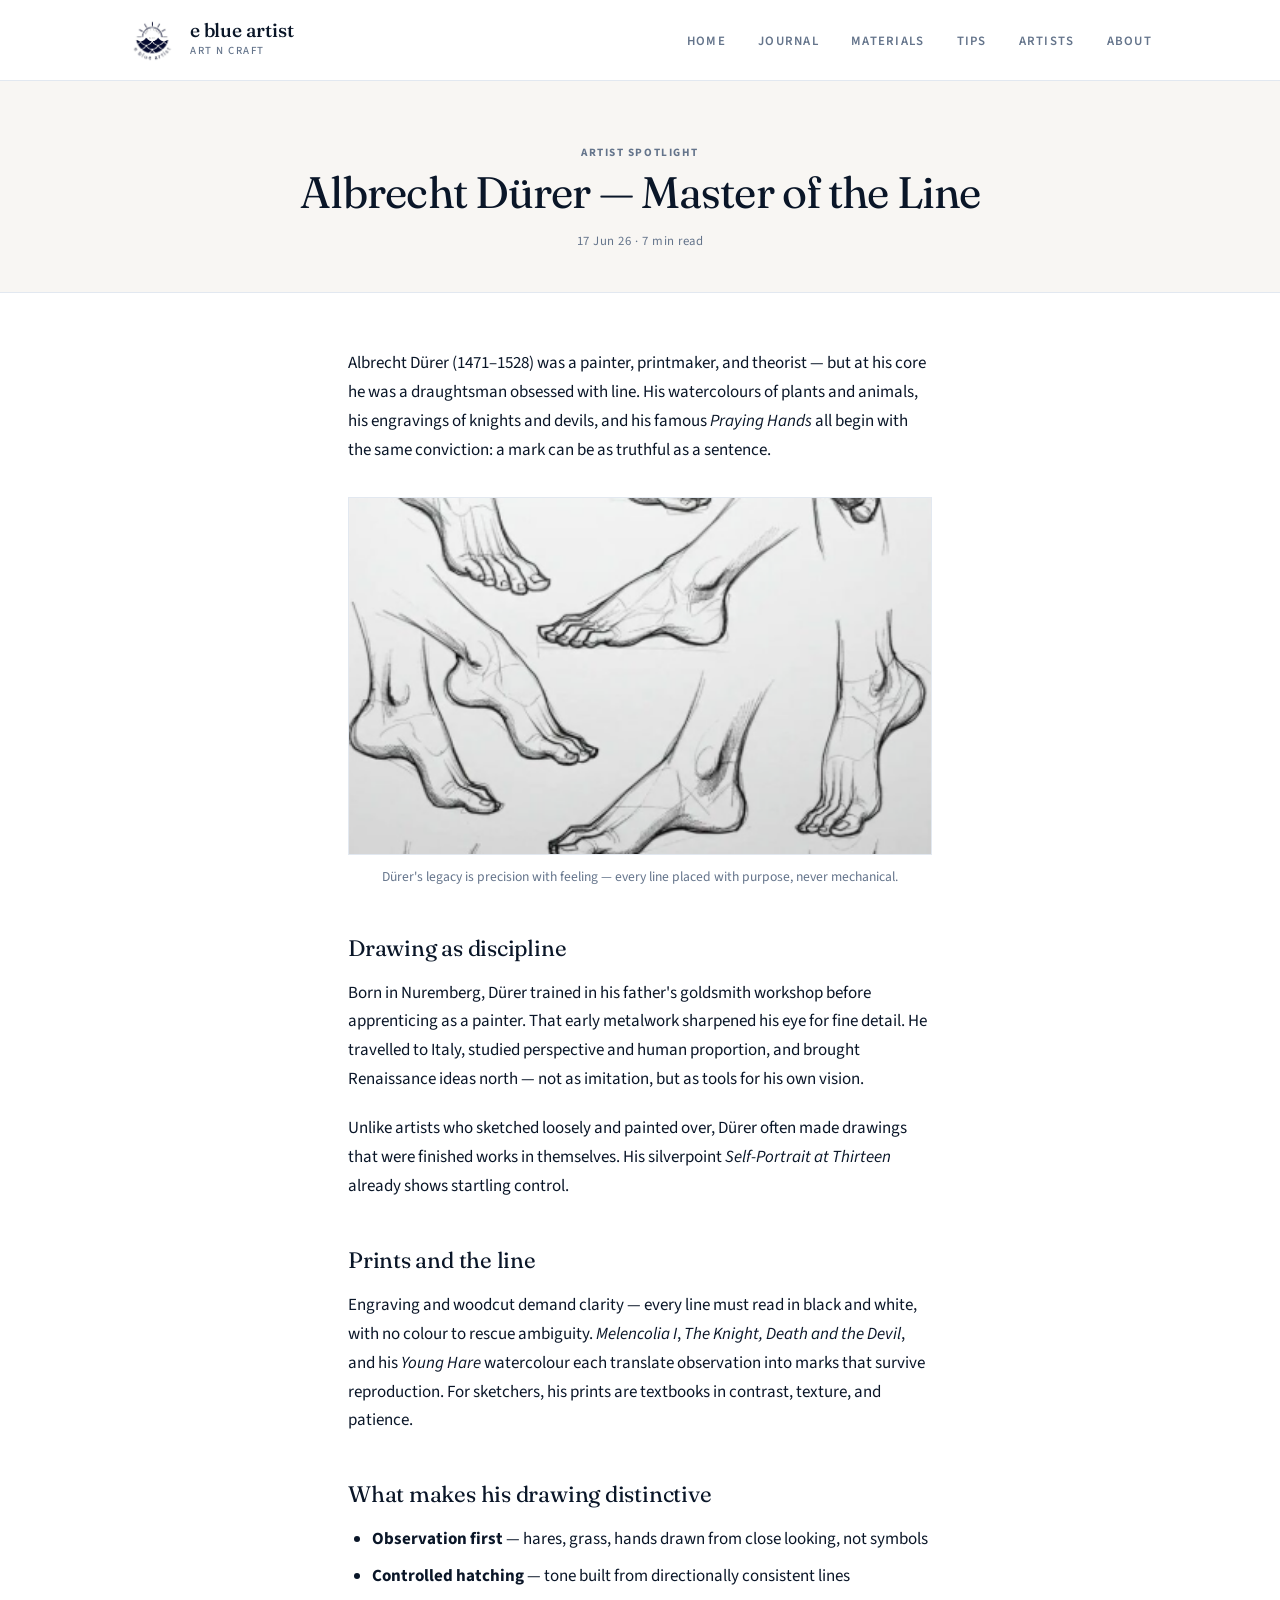
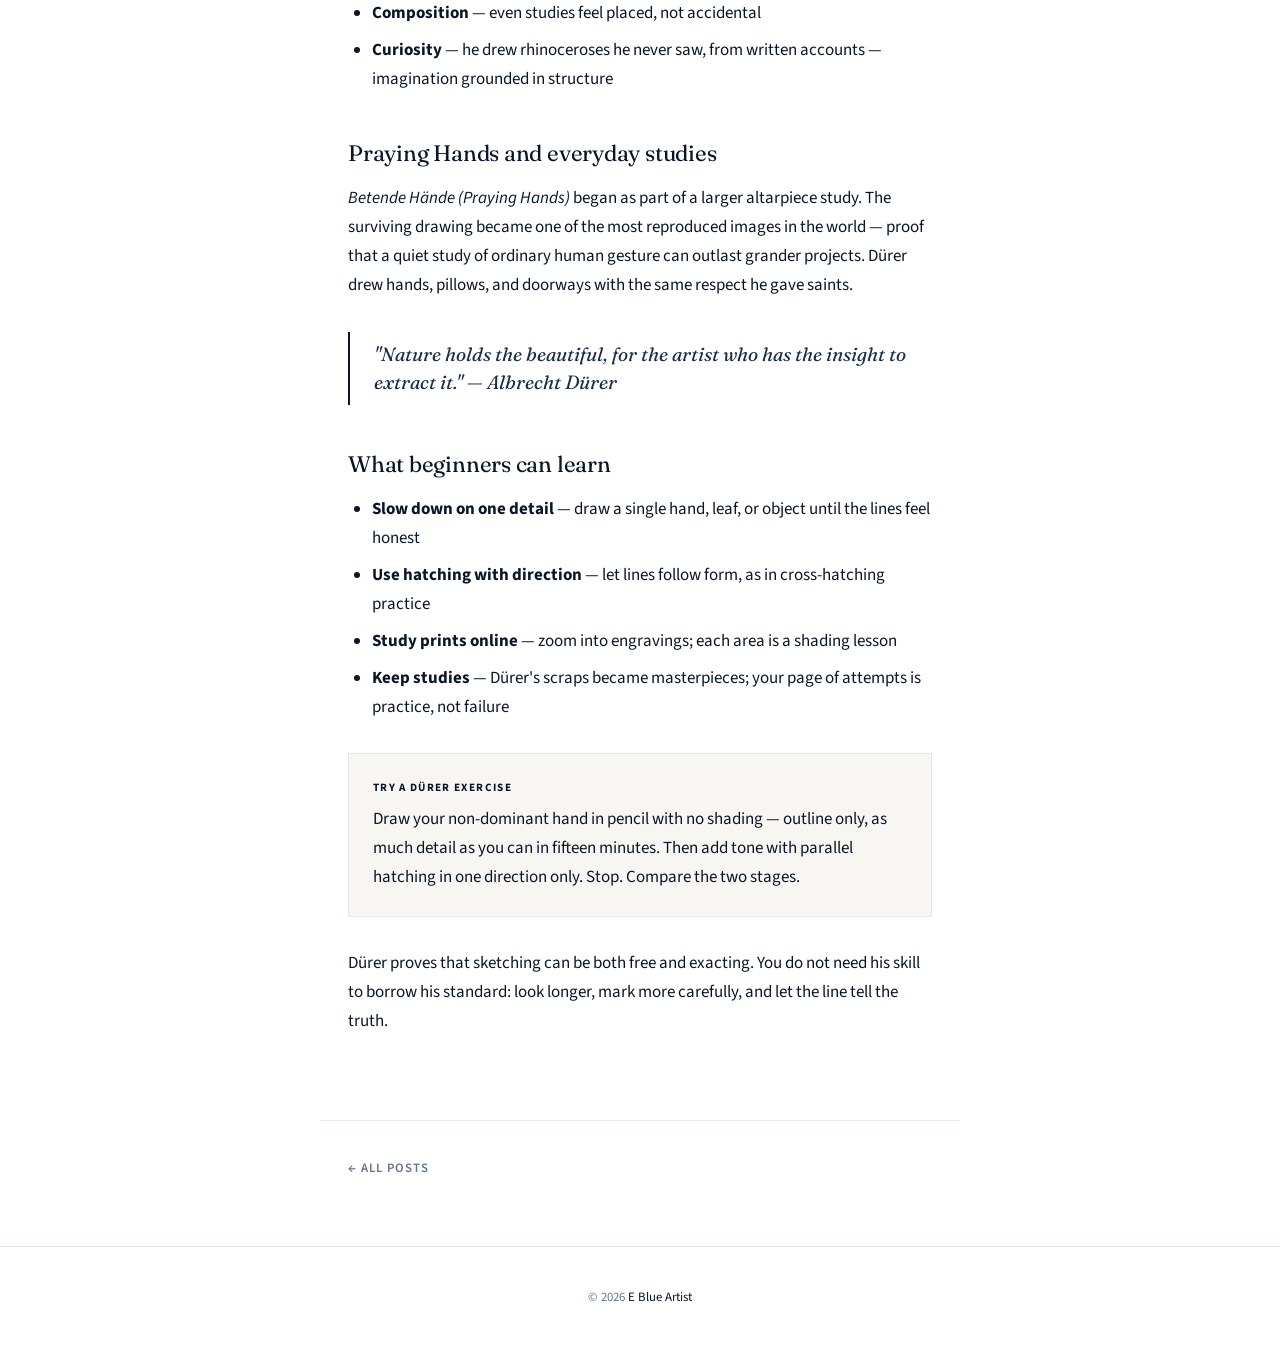
==== posts/albrecht-durer-drawings.html @ 922e85bd "Expand journal posts and add three new articles for 17 Jun 26. Add sketchbook, shading, and Dürer po" ====
<!DOCTYPE html>
<html lang="en">
<head>
  <meta charset="UTF-8">
  <meta name="viewport" content="width=device-width, initial-scale=1.0">
  <title>Albrecht Dürer — Master of the Line — E Blue Artist</title>
  <meta name="description" content="Artist spotlight on Albrecht Dürer and how his precise drawings and engravings shaped Western art.">
  <link rel="preconnect" href="https://fonts.googleapis.com">
  <link rel="preconnect" href="https://fonts.gstatic.com" crossorigin>
  <link href="https://fonts.googleapis.com/css2?family=Fraunces:opsz,wght@9..144,400;500;600&family=Source+Sans+3:wght@400;500;600;700&display=swap" rel="stylesheet">
  <link rel="icon" href="../assets/logo.png" type="image/png">
  <link rel="stylesheet" href="../css/style.css">
</head>
<body>

  <header class="site-header">
    <div class="header-inner">
      <a href="../index.html" class="brand">
        <img src="../assets/logo.png" alt="e blue artist logo" width="48" height="48">
        <div>
          <div class="brand-text">e blue artist</div>
          <div class="brand-tag">Art n craft</div>
        </div>
      </a>
      <button class="nav-toggle" aria-label="Toggle menu" aria-expanded="false">
        <span></span><span></span><span></span>
      </button>
      <ul class="site-nav">
        <li><a href="../index.html">Home</a></li>
        <li><a href="../index.html#journal">Journal</a></li>
        <li><a href="../index.html#materials">Materials</a></li>
        <li><a href="../index.html#tips">Tips</a></li>
        <li><a href="../index.html#artists">Artists</a></li>
        <li><a href="../index.html#about">About</a></li>
      </ul>
    </div>
  </header>

  <div class="post-hero">
    <span class="post-tag">Artist Spotlight</span>
    <h1>Albrecht Dürer — Master of the Line</h1>
    <p class="post-meta">17 Jun 26 · 7 min read</p>
  </div>

  <article class="post-content">
    <p>Albrecht Dürer (1471–1528) was a painter, printmaker, and theorist — but at his core he was a draughtsman obsessed with line. His watercolours of plants and animals, his engravings of knights and devils, and his famous <em>Praying Hands</em> all begin with the same conviction: a mark can be as truthful as a sentence.</p>

    <figure class="post-figure">
      <img src="../assets/sketch-tips.png" alt="Detailed pencil studies showing careful line work and anatomical observation">
      <figcaption>Dürer's legacy is precision with feeling — every line placed with purpose, never mechanical.</figcaption>
    </figure>

    <h2>Drawing as discipline</h2>
    <p>Born in Nuremberg, Dürer trained in his father's goldsmith workshop before apprenticing as a painter. That early metalwork sharpened his eye for fine detail. He travelled to Italy, studied perspective and human proportion, and brought Renaissance ideas north — not as imitation, but as tools for his own vision.</p>
    <p>Unlike artists who sketched loosely and painted over, Dürer often made drawings that were finished works in themselves. His silverpoint <em>Self-Portrait at Thirteen</em> already shows startling control.</p>

    <h2>Prints and the line</h2>
    <p>Engraving and woodcut demand clarity — every line must read in black and white, with no colour to rescue ambiguity. <em>Melencolia I</em>, <em>The Knight, Death and the Devil</em>, and his <em>Young Hare</em> watercolour each translate observation into marks that survive reproduction. For sketchers, his prints are textbooks in contrast, texture, and patience.</p>

    <h2>What makes his drawing distinctive</h2>
    <ul>
      <li><strong>Observation first</strong> — hares, grass, hands drawn from close looking, not symbols</li>
      <li><strong>Controlled hatching</strong> — tone built from directionally consistent lines</li>
      <li><strong>Composition</strong> — even studies feel placed, not accidental</li>
      <li><strong>Curiosity</strong> — he drew rhinoceroses he never saw, from written accounts — imagination grounded in structure</li>
    </ul>

    <h2>Praying Hands and everyday studies</h2>
    <p><em>Betende Hände (Praying Hands)</em> began as part of a larger altarpiece study. The surviving drawing became one of the most reproduced images in the world — proof that a quiet study of ordinary human gesture can outlast grander projects. Dürer drew hands, pillows, and doorways with the same respect he gave saints.</p>

    <blockquote>
      "Nature holds the beautiful, for the artist who has the insight to extract it." — Albrecht Dürer
    </blockquote>

    <h2>What beginners can learn</h2>
    <ul>
      <li><strong>Slow down on one detail</strong> — draw a single hand, leaf, or object until the lines feel honest</li>
      <li><strong>Use hatching with direction</strong> — let lines follow form, as in cross-hatching practice</li>
      <li><strong>Study prints online</strong> — zoom into engravings; each area is a shading lesson</li>
      <li><strong>Keep studies</strong> — Dürer's scraps became masterpieces; your page of attempts is practice, not failure</li>
    </ul>

    <div class="tip-box">
      <strong>Try a Dürer exercise</strong>
      Draw your non-dominant hand in pencil with no shading — outline only, as much detail as you can in fifteen minutes. Then add tone with parallel hatching in one direction only. Stop. Compare the two stages.
    </div>

    <p>Dürer proves that sketching can be both free and exacting. You do not need his skill to borrow his standard: look longer, mark more carefully, and let the line tell the truth.</p>
  </article>

  <nav class="post-nav">
    <a href="../index.html">← All posts</a>
  </nav>

  <footer class="site-footer">
    <p>&copy; 2026 <a href="https://www.e-blue-artist.com">E Blue Artist</a></p>
  </footer>

  <script src="../js/main.js"></script>
</body>
</html>
---- css/style.css ----
:root {
  --ink: #0a1628;
  --navy: #1a2d4a;
  --muted: #64748b;
  --line: #e2e8f0;
  --canvas: #f8f6f3;
  --cream: #f0ebe3;
  --white: #ffffff;
  --accent: #3b6ea5;
  --radius: 2px;
}

*,
*::before,
*::after {
  box-sizing: border-box;
  margin: 0;
  padding: 0;
}

html {
  scroll-behavior: smooth;
}

body {
  font-family: "Source Sans 3", system-ui, sans-serif;
  color: var(--ink);
  background: var(--white);
  line-height: 1.7;
  font-size: 1.0625rem;
  -webkit-font-smoothing: antialiased;
}

img {
  max-width: 100%;
  display: block;
}

a {
  color: var(--ink);
  text-decoration-thickness: 1px;
  text-underline-offset: 3px;
}

a:hover {
  color: var(--accent);
}

/* ── Header ── */

.site-header {
  background: var(--white);
  border-bottom: 1px solid var(--line);
  position: sticky;
  top: 0;
  z-index: 100;
}

.header-inner {
  max-width: 1080px;
  margin: 0 auto;
  padding: 1rem 1.75rem;
  display: flex;
  align-items: center;
  justify-content: space-between;
  gap: 1.5rem;
}

.brand {
  display: flex;
  align-items: center;
  gap: 0.875rem;
  color: var(--ink);
  text-decoration: none;
}

.brand img {
  width: 48px;
  height: 48px;
  object-fit: contain;
  flex-shrink: 0;
}

.brand-text {
  font-family: "Fraunces", Georgia, serif;
  font-size: 1.2rem;
  font-weight: 500;
  letter-spacing: -0.01em;
  line-height: 1.2;
}

.brand-tag {
  font-size: 0.68rem;
  color: var(--muted);
  font-weight: 500;
  letter-spacing: 0.14em;
  text-transform: uppercase;
}

.site-nav {
  display: flex;
  gap: 2rem;
  list-style: none;
}

.site-nav a {
  color: var(--muted);
  text-decoration: none;
  font-size: 0.8rem;
  font-weight: 600;
  letter-spacing: 0.1em;
  text-transform: uppercase;
  transition: color 0.2s;
}

.site-nav a:hover,
.site-nav a.active {
  color: var(--ink);
}

.nav-toggle {
  display: none;
  background: none;
  border: none;
  cursor: pointer;
  padding: 0.25rem;
}

.nav-toggle span {
  display: block;
  width: 22px;
  height: 1.5px;
  background: var(--ink);
  margin: 5px 0;
}

/* ── Hero ── */

.hero {
  background: var(--ink);
}

.hero-visual {
  position: relative;
  max-width: 1200px;
  margin: 0 auto;
  overflow: hidden;
}

.hero-art {
  width: 100%;
  height: clamp(280px, 42vw, 480px);
  object-fit: cover;
  object-position: center 40%;
  display: block;
}

.hero-overlay {
  position: absolute;
  inset: 0;
  display: flex;
  flex-direction: column;
  align-items: center;
  justify-content: center;
  text-align: center;
  padding: 2rem 1.75rem;
  background: linear-gradient(
    180deg,
    rgba(10, 22, 40, 0.35) 0%,
    rgba(10, 22, 40, 0.2) 50%,
    rgba(10, 22, 40, 0.55) 100%
  );
}

.hero-logo {
  width: 88px;
  height: 88px;
  object-fit: contain;
  margin-bottom: 1.25rem;
  filter: drop-shadow(0 2px 12px rgba(0, 0, 0, 0.3));
}

.hero h1 {
  font-family: "Fraunces", Georgia, serif;
  font-size: clamp(2rem, 5vw, 3rem);
  font-weight: 400;
  letter-spacing: -0.02em;
  line-height: 1.15;
  margin-bottom: 0.75rem;
  color: var(--white);
  text-shadow: 0 2px 20px rgba(0, 0, 0, 0.4);
  max-width: 560px;
}

.hero p {
  font-size: 1.05rem;
  color: rgba(255, 255, 255, 0.88);
  max-width: 440px;
  line-height: 1.6;
  text-shadow: 0 1px 8px rgba(0, 0, 0, 0.35);
}

/* ── Sections ── */

.section {
  padding: 4.5rem 1.75rem;
}

.section--alt {
  background: var(--canvas);
  border-top: 1px solid var(--line);
  border-bottom: 1px solid var(--line);
}

.section-inner {
  max-width: 1080px;
  margin: 0 auto;
}

.section-header {
  margin-bottom: 3rem;
  padding-bottom: 1.5rem;
  border-bottom: 1px solid var(--line);
}

.section-header h2 {
  font-family: "Fraunces", Georgia, serif;
  font-size: clamp(1.75rem, 3vw, 2.125rem);
  font-weight: 400;
  letter-spacing: -0.02em;
  color: var(--ink);
  margin-bottom: 0.35rem;
}

.section-header p {
  color: var(--muted);
  font-size: 1rem;
}

.section-label {
  display: block;
  font-size: 0.7rem;
  font-weight: 600;
  letter-spacing: 0.16em;
  text-transform: uppercase;
  color: var(--muted);
  margin-bottom: 0.5rem;
}

/* ── Blog grid (editorial cards) ── */

.blog-grid {
  display: grid;
  grid-template-columns: repeat(3, 1fr);
  gap: 1.5rem;
}

.blog-card {
  background: var(--white);
  display: flex;
  flex-direction: column;
  border: 1px solid var(--line);
  transition: box-shadow 0.25s, transform 0.25s;
}

.blog-card:hover {
  box-shadow: 0 12px 40px rgba(10, 22, 40, 0.08);
  transform: translateY(-3px);
}

.blog-card__image {
  aspect-ratio: 4 / 3;
  display: block;
  overflow: hidden;
  text-decoration: none;
}

.blog-card__image img {
  width: 100%;
  height: 100%;
  object-fit: cover;
  transition: transform 0.4s ease;
}

.blog-card:hover .blog-card__image img {
  transform: scale(1.04);
}

.blog-card__image .crop-left { object-position: 20% center; }
.blog-card__image .crop-center { object-position: 50% center; }
.blog-card__image .crop-right { object-position: 80% center; }

.blog-card__image--chart img {
  object-fit: contain;
  background: var(--canvas);
  padding: 1rem;
}

.blog-card__body {
  padding: 1.75rem;
  flex: 1;
  display: flex;
  flex-direction: column;
}

.blog-card__tag {
  font-size: 0.65rem;
  font-weight: 700;
  letter-spacing: 0.14em;
  text-transform: uppercase;
  color: var(--muted);
  margin-bottom: 0.75rem;
}

.blog-card h3 {
  font-family: "Fraunces", Georgia, serif;
  font-size: 1.3rem;
  font-weight: 400;
  letter-spacing: -0.01em;
  color: var(--ink);
  margin-bottom: 0.65rem;
  line-height: 1.35;
}

.blog-card h3 a {
  color: inherit;
  text-decoration: none;
}

.blog-card h3 a:hover {
  color: var(--accent);
}

.blog-card p {
  color: var(--muted);
  font-size: 0.95rem;
  flex: 1;
  line-height: 1.6;
}

.blog-card__meta {
  margin-top: 1.25rem;
  padding-top: 1rem;
  border-top: 1px solid var(--line);
  font-size: 0.75rem;
  color: var(--muted);
  letter-spacing: 0.04em;
}

.read-more {
  display: inline-block;
  margin-top: 1rem;
  font-size: 0.75rem;
  font-weight: 700;
  letter-spacing: 0.1em;
  text-transform: uppercase;
  text-decoration: none;
  color: var(--ink);
}

.read-more:hover {
  color: var(--accent);
}

/* ── About ── */

.about-strip {
  display: grid;
  grid-template-columns: 200px 1fr;
  gap: 4rem;
  align-items: center;
}

.about-strip__logo {
  width: 180px;
  height: 180px;
  object-fit: contain;
  margin: 0 auto;
}

.about-strip h2 {
  font-family: "Fraunces", Georgia, serif;
  font-size: 1.875rem;
  font-weight: 400;
  letter-spacing: -0.02em;
  color: var(--ink);
  margin-bottom: 1.25rem;
}

.about-strip p {
  color: var(--muted);
  margin-bottom: 1rem;
  max-width: 520px;
}

/* ── Post page ── */

.post-hero {
  padding: 3.5rem 1.75rem 2.5rem;
  text-align: center;
  background: var(--canvas);
  border-bottom: 1px solid var(--line);
}

.post-hero .post-tag {
  font-size: 0.7rem;
  font-weight: 700;
  letter-spacing: 0.14em;
  text-transform: uppercase;
  color: var(--muted);
  margin-bottom: 1rem;
}

.post-hero h1 {
  font-family: "Fraunces", Georgia, serif;
  font-size: clamp(1.875rem, 4vw, 2.75rem);
  font-weight: 400;
  letter-spacing: -0.02em;
  max-width: 720px;
  margin: 0 auto 0.75rem;
  line-height: 1.2;
  color: var(--ink);
}

.post-hero .post-meta {
  font-size: 0.8rem;
  color: var(--muted);
  letter-spacing: 0.04em;
}

.post-content {
  max-width: 640px;
  margin: 0 auto;
  padding: 3.5rem 1.75rem 4rem;
}

.post-content h2 {
  font-family: "Fraunces", Georgia, serif;
  font-size: 1.4rem;
  font-weight: 400;
  letter-spacing: -0.01em;
  color: var(--ink);
  margin: 2.5rem 0 0.75rem;
}

.post-content p {
  margin-bottom: 1.25rem;
  color: var(--ink);
}

.post-figure {
  margin: 2rem 0;
  text-align: center;
}

.post-figure img {
  width: 100%;
  max-width: 100%;
  border: 1px solid var(--line);
  background: var(--white);
}

.post-figure figcaption {
  margin-top: 0.65rem;
  font-size: 0.85rem;
  color: var(--muted);
}

.post-content ul,
.post-content ol {
  margin: 0 0 1.25rem 1.5rem;
  color: var(--ink);
}

.post-content li {
  margin-bottom: 0.5rem;
}

.post-content blockquote {
  border-left: 2px solid var(--ink);
  padding: 0.5rem 0 0.5rem 1.5rem;
  margin: 2rem 0;
  font-family: "Fraunces", Georgia, serif;
  font-size: 1.2rem;
  color: var(--navy);
  font-style: italic;
  line-height: 1.5;
}

.post-content .tip-box {
  border: 1px solid var(--line);
  background: var(--canvas);
  padding: 1.5rem;
  margin: 2rem 0;
}

.post-content .tip-box strong {
  display: block;
  margin-bottom: 0.5rem;
  color: var(--ink);
  font-size: 0.7rem;
  letter-spacing: 0.12em;
  text-transform: uppercase;
}

.post-nav {
  max-width: 640px;
  margin: 0 auto;
  padding: 0 1.75rem 4rem;
  border-top: 1px solid var(--line);
  padding-top: 2rem;
}

.post-nav a {
  font-size: 0.8rem;
  font-weight: 600;
  letter-spacing: 0.08em;
  text-transform: uppercase;
  text-decoration: none;
  color: var(--muted);
}

.post-nav a:hover {
  color: var(--ink);
}

/* ── Footer ── */

.site-footer {
  border-top: 1px solid var(--line);
  padding: 2.5rem 1.75rem;
  text-align: center;
  background: var(--white);
}

.site-footer p {
  font-size: 0.8rem;
  color: var(--muted);
  margin-bottom: 0.35rem;
}

.site-footer a {
  color: var(--ink);
  text-decoration: none;
}

.site-footer a:hover {
  text-decoration: underline;
}

/* ── Responsive ── */

@media (max-width: 900px) {
  .blog-grid {
    grid-template-columns: 1fr;
  }
}

@media (max-width: 768px) {
  .nav-toggle {
    display: block;
  }

  .site-nav {
    display: none;
    position: absolute;
    top: 100%;
    left: 0;
    right: 0;
    background: var(--white);
    flex-direction: column;
    padding: 1rem 1.75rem 1.5rem;
    gap: 1rem;
    border-bottom: 1px solid var(--line);
    box-shadow: 0 8px 24px rgba(0, 0, 0, 0.04);
  }

  .site-nav.open {
    display: flex;
  }

  .site-header {
    position: relative;
  }

  .about-strip {
    grid-template-columns: 1fr;
    text-align: center;
    gap: 2rem;
  }

  .about-strip p {
    margin-left: auto;
    margin-right: auto;
  }

  .hero-art {
    height: 260px;
  }

  .hero-logo {
    width: 72px;
    height: 72px;
  }

}
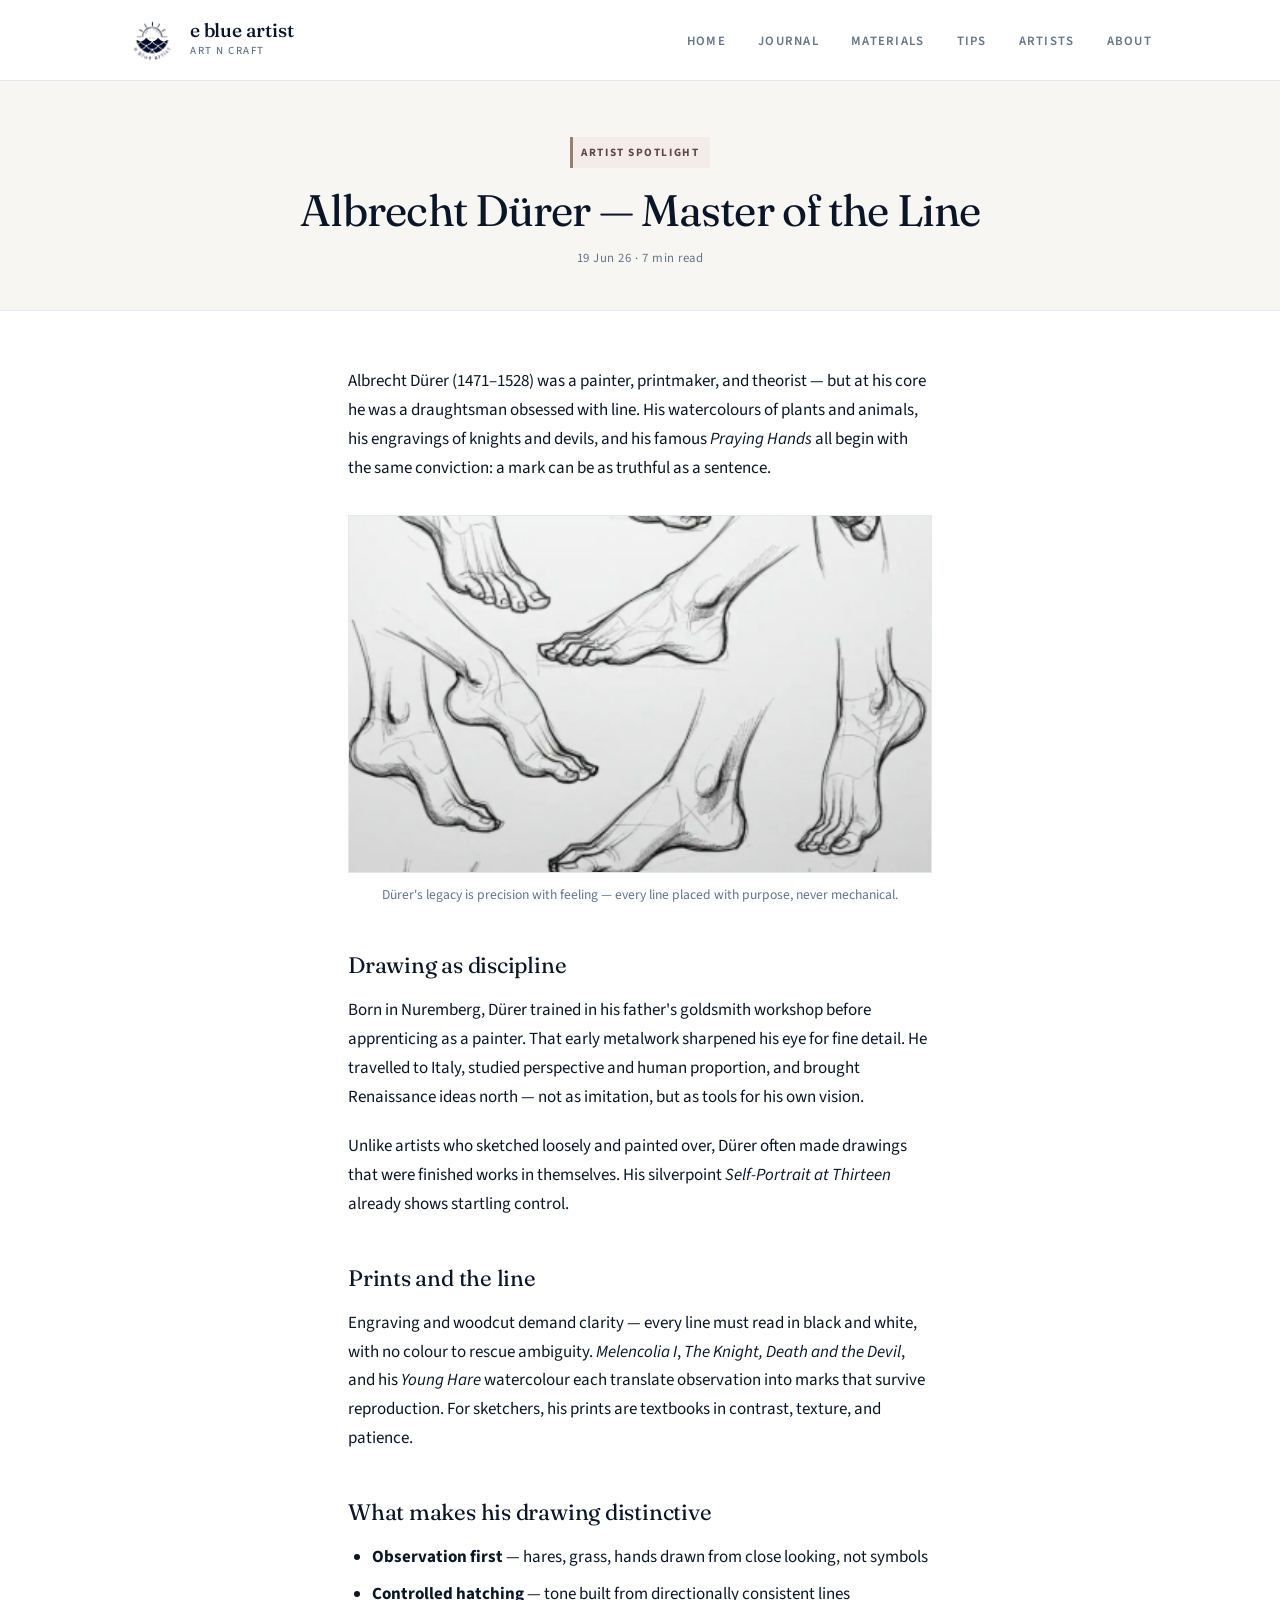
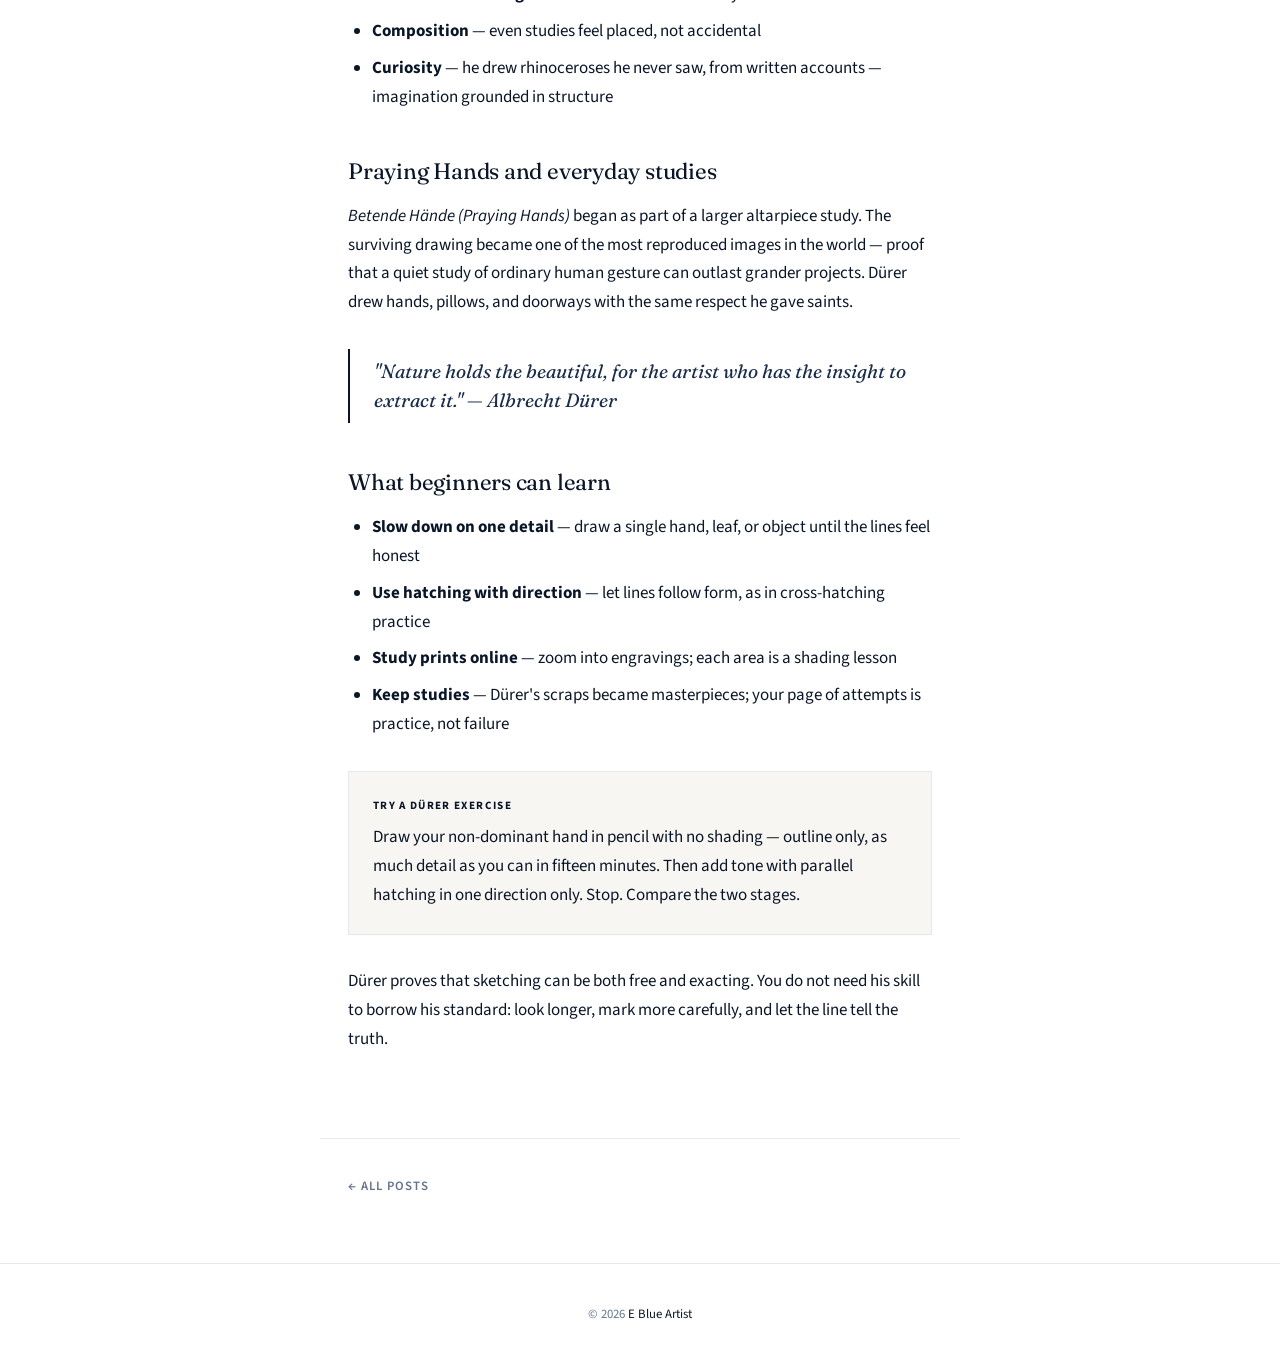
==== commit 6a2e7c0c: "Add pasture category colours and align post dates. Use sage, wheat, and clay accents for Materials, " ====
--- a/posts/albrecht-durer-drawings.html
+++ b/posts/albrecht-durer-drawings.html
@@ -37,9 +37,9 @@
   </header>
 
   <div class="post-hero">
-    <span class="post-tag">Artist Spotlight</span>
+    <span class="post-tag tag-artist">Artist Spotlight</span>
     <h1>Albrecht Dürer — Master of the Line</h1>
-    <p class="post-meta">17 Jun 26 · 7 min read</p>
+    <p class="post-meta">19 Jun 26 · 7 min read</p>
   </div>
 
   <article class="post-content">
--- a/css/style.css
+++ b/css/style.css
@@ -8,6 +8,16 @@
   --white: #ffffff;
   --accent: #3b6ea5;
   --radius: 2px;
+  /* Pasture category colours */
+  --tag-materials: #7d8f6a;
+  --tag-materials-bg: #eef2e8;
+  --tag-materials-text: #4a5a3f;
+  --tag-tips: #b8956b;
+  --tag-tips-bg: #f5efe3;
+  --tag-tips-text: #6b5438;
+  --tag-artist: #9a7d72;
+  --tag-artist-bg: #f3ece8;
+  --tag-artist-text: #5c4842;
 }
 
 *,
@@ -261,7 +271,32 @@
   flex-direction: column;
   border: 1px solid var(--line);
   transition: box-shadow 0.25s, transform 0.25s;
-}
+  position: relative;
+  overflow: hidden;
+}
+
+.blog-card--materials { border-top: 3px solid var(--tag-materials); }
+.blog-card--tips { border-top: 3px solid var(--tag-tips); }
+.blog-card--artist { border-top: 3px solid var(--tag-artist); }
+
+.blog-card--materials::after,
+.blog-card--tips::after,
+.blog-card--artist::after {
+  content: "";
+  position: absolute;
+  top: 0;
+  right: 0;
+  width: 0;
+  height: 0;
+  border-style: solid;
+  border-width: 0 22px 22px 0;
+  z-index: 2;
+  pointer-events: none;
+}
+
+.blog-card--materials::after { border-color: transparent var(--tag-materials) transparent transparent; }
+.blog-card--tips::after { border-color: transparent var(--tag-tips) transparent transparent; }
+.blog-card--artist::after { border-color: transparent var(--tag-artist) transparent transparent; }
 
 .blog-card:hover {
   box-shadow: 0 12px 40px rgba(10, 22, 40, 0.08);
@@ -308,8 +343,28 @@
   font-weight: 700;
   letter-spacing: 0.14em;
   text-transform: uppercase;
-  color: var(--muted);
   margin-bottom: 0.75rem;
+  display: inline-block;
+  padding: 0.3rem 0.55rem 0.3rem 0.45rem;
+  border-left: 3px solid transparent;
+}
+
+.tag-materials {
+  color: var(--tag-materials-text);
+  background: var(--tag-materials-bg);
+  border-left-color: var(--tag-materials);
+}
+
+.tag-tips {
+  color: var(--tag-tips-text);
+  background: var(--tag-tips-bg);
+  border-left-color: var(--tag-tips);
+}
+
+.tag-artist {
+  color: var(--tag-artist-text);
+  background: var(--tag-artist-bg);
+  border-left-color: var(--tag-artist);
 }
 
 .blog-card h3 {
@@ -407,8 +462,28 @@
   font-weight: 700;
   letter-spacing: 0.14em;
   text-transform: uppercase;
-  color: var(--muted);
   margin-bottom: 1rem;
+  display: inline-block;
+  padding: 0.35rem 0.65rem 0.35rem 0.5rem;
+  border-left: 3px solid transparent;
+}
+
+.post-hero .tag-materials {
+  color: var(--tag-materials-text);
+  background: var(--tag-materials-bg);
+  border-left-color: var(--tag-materials);
+}
+
+.post-hero .tag-tips {
+  color: var(--tag-tips-text);
+  background: var(--tag-tips-bg);
+  border-left-color: var(--tag-tips);
+}
+
+.post-hero .tag-artist {
+  color: var(--tag-artist-text);
+  background: var(--tag-artist-bg);
+  border-left-color: var(--tag-artist);
 }
 
 .post-hero h1 {
